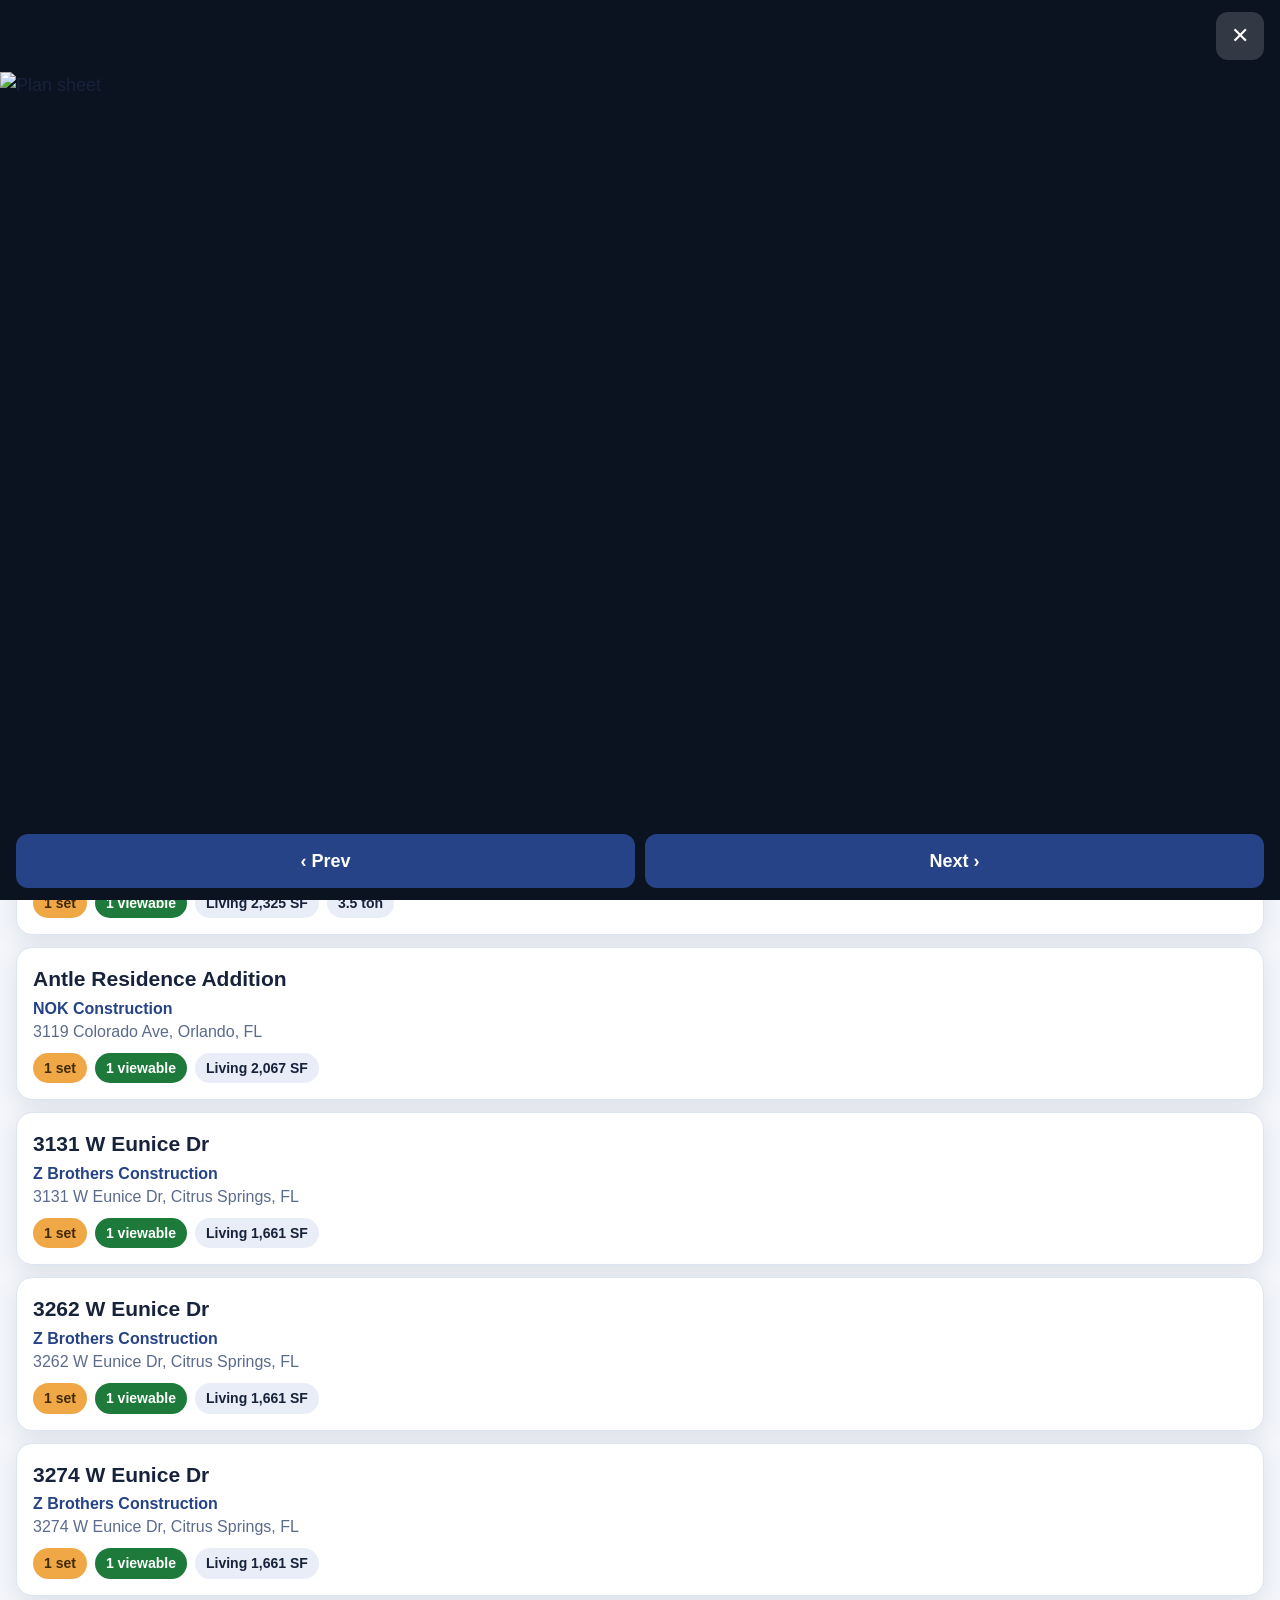
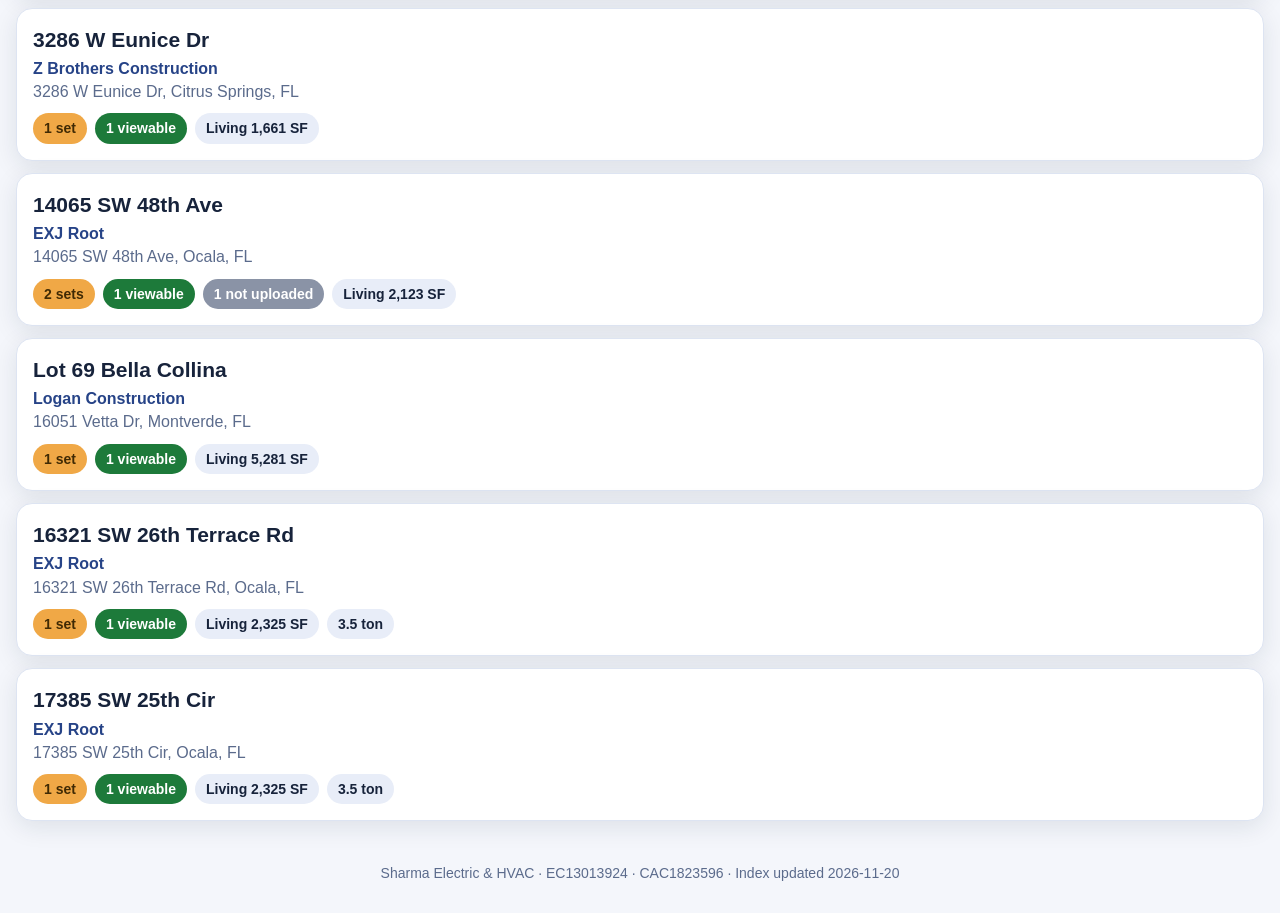
==== docs/index.html @ a285410d "Drawings & Prints app REBUILT at Sanjay's direction (2026-11-20): filed by property address (model n" ====
<!DOCTYPE html>
<html lang="en" data-theme="light">
<head>
<meta charset="utf-8">
<meta name="viewport" content="width=device-width, initial-scale=1, viewport-fit=cover">
<title>Drawings &amp; Prints — Sharma Electric &amp; HVAC</title>
<link rel="icon" href="logo.png">
<link rel="stylesheet" href="styles.css?v=20261120-1">
</head>
<body>
<header class="topbar">
  <img class="logo" src="logo.png" alt="Sharma Electric &amp; HVAC">
  <div class="titleblock">
    <h1>Drawings &amp; Prints</h1>
    <p class="sub">Every plan set &amp; Sharma drawing set, filed by job</p>
  </div>
  <div class="topactions">
    <button id="refreshBtn" class="iconbtn" aria-label="Refresh" title="Refresh">⟳</button>
    <button id="themeBtn" class="iconbtn" aria-label="Appearance" title="Appearance">◐</button>
  </div>
</header>

<nav class="tabbar" id="tabBar">
  <button class="tab" data-tab="elec">Electrical</button>
  <button class="tab" data-tab="hvac">HVAC</button>
  <button class="tab on" data-tab="master">Master Plans</button>
</nav>

<section class="stats" id="stats"></section>

<section class="controls">
  <input id="search" type="search" placeholder="Search job, address, or builder…" autocomplete="off">
  <div class="chips" id="builderChips"></div>
</section>

<main id="jobList" class="joblist"></main>
<p id="emptyMsg" class="empty" hidden>No jobs match that search.</p>

<section id="jobView" class="jobview" hidden>
  <button id="backBtn" class="backbtn">‹ All jobs</button>
  <div id="jobDetail"></div>
</section>

<div id="sheetViewer" class="viewer" hidden>
  <div class="viewerbar">
    <span id="sheetTitle"></span>
    <span id="sheetCount"></span>
    <button id="sheetClose" class="iconbtn" aria-label="Close">✕</button>
  </div>
  <img id="sheetImg" alt="Plan sheet">
  <div class="viewerNav">
    <button id="sheetPrev" class="navbtn">‹ Prev</button>
    <button id="sheetNext" class="navbtn">Next ›</button>
  </div>
</div>

<footer class="foot">Sharma Electric &amp; HVAC · EC13013924 · CAC1823596 · <span id="updatedAt"></span></footer>

<script src="app.js?v=20261120-1"></script>
</body>
</html>
---- docs/styles.css ----
:root{
  --navy:#264387; --gold:#F0A846; --ink:#17233b; --muted:#5b6b8c;
  --bg:#f4f6fb; --card:#ffffff; --line:#dde4f2; --chip:#e8edf8;
  --shadow:0 6px 24px rgba(23,35,59,.10);
}
html[data-theme="dark"]{
  --ink:#eef2fb; --muted:#9fb0d0; --bg:#0e1626;
  --card:#182540; --line:#2a3a5f; --chip:#22335c; --shadow:0 6px 24px rgba(0,0,0,.45);
}
*{box-sizing:border-box}
html{scroll-behavior:smooth}
body{margin:0;font-family:-apple-system,BlinkMacSystemFont,"Segoe UI",Roboto,Helvetica,Arial,sans-serif;
  font-size:18px;line-height:1.45;background:var(--bg);color:var(--ink);
  transition:background .3s ease,color .3s ease}
.topbar{position:sticky;top:0;z-index:20;display:flex;align-items:center;gap:14px;
  background:var(--navy);color:#fff;padding:12px 16px;box-shadow:var(--shadow)}
.logo{height:52px;width:auto;border-radius:8px;background:#fff;padding:3px}
.titleblock{flex:1;min-width:0}
.titleblock h1{margin:0;font-size:24px;font-weight:800;letter-spacing:.2px}
.titleblock .sub{margin:2px 0 0;font-size:14px;color:#cfdaf5}
.iconbtn{appearance:none;border:0;background:rgba(255,255,255,.14);color:#fff;
  width:48px;height:48px;border-radius:12px;font-size:22px;cursor:pointer;
  transition:transform .15s ease,background .2s ease}
.iconbtn:active{transform:scale(.93)}
.iconbtn.spin{animation:spin .7s ease}
@keyframes spin{to{transform:rotate(360deg)}}
.topactions{display:flex;gap:8px}
.stats{display:flex;gap:10px;padding:14px 16px 4px;flex-wrap:wrap}
.stat{flex:1;min-width:100px;background:var(--card);border:1px solid var(--line);
  border-radius:14px;padding:10px 14px;box-shadow:var(--shadow)}
.stat b{display:block;font-size:26px;color:var(--navy)}
html[data-theme="dark"] .stat b{color:var(--gold)}
.stat span{font-size:13px;color:var(--muted);font-weight:600;text-transform:uppercase;letter-spacing:.4px}
.controls{padding:12px 16px 4px}
#search{width:100%;font-size:18px;padding:14px 16px;border-radius:14px;
  border:2px solid var(--line);background:var(--card);color:var(--ink);outline:none;
  transition:border-color .2s ease}
#search:focus{border-color:var(--gold)}
.chips{display:flex;gap:8px;flex-wrap:wrap;margin-top:12px}
.chip{appearance:none;border:2px solid var(--line);background:var(--chip);color:var(--ink);
  font-size:16px;font-weight:700;padding:10px 16px;border-radius:999px;cursor:pointer;
  min-height:48px;transition:all .2s ease}
.chip.on{background:var(--navy);color:#fff;border-color:var(--navy)}
.joblist{padding:12px 16px 24px;display:grid;gap:12px}
.jobcard{background:var(--card);border:1px solid var(--line);border-radius:16px;
  padding:16px;box-shadow:var(--shadow);cursor:pointer;text-align:left;width:100%;
  font:inherit;color:inherit;transition:transform .15s ease,box-shadow .2s ease;
  animation:rise .35s ease both}
.jobcard:active{transform:scale(.985)}
@keyframes rise{from{opacity:0;transform:translateY(8px)}to{opacity:1;transform:none}}
.jobcard h2{margin:0 0 2px;font-size:21px;font-weight:800}
.jobcard .builder{color:var(--navy);font-weight:700;font-size:16px}
html[data-theme="dark"] .jobcard .builder{color:var(--gold)}
.jobcard .addr{color:var(--muted);font-size:16px}
.jobcard .meta{display:flex;gap:8px;flex-wrap:wrap;margin-top:10px;align-items:center}
.pill{font-size:14px;font-weight:700;padding:5px 11px;border-radius:999px;background:var(--chip);color:var(--ink)}
.pill.gold{background:var(--gold);color:#402a04}
.pill.ok{background:#1d7a3a;color:#fff}
.pill.miss{background:#8a93a6;color:#fff}
.empty{padding:24px 16px;color:var(--muted);font-weight:600}
.jobview{padding:8px 16px 28px;animation:rise .3s ease both}
.backbtn{appearance:none;border:0;background:var(--navy);color:#fff;font-size:17px;font-weight:700;
  padding:12px 18px;border-radius:12px;cursor:pointer;min-height:48px;margin:8px 0 14px}
.jobview h2{margin:0;font-size:25px;font-weight:800}
.jobview .builder{color:var(--navy);font-weight:700}
html[data-theme="dark"] .jobview .builder{color:var(--gold)}
.jobview .addr{color:var(--muted)}
.sfline{margin:8px 0 16px;font-weight:600}
.setrow{background:var(--card);border:1px solid var(--line);border-radius:16px;
  padding:16px;margin-bottom:12px;box-shadow:var(--shadow)}
.setrow h3{margin:0 0 4px;font-size:20px;font-weight:800}
.setrow .kind{color:var(--muted);font-size:15px;font-weight:600}
.setrow .tags{display:flex;gap:8px;flex-wrap:wrap;margin:10px 0}
.viewbtn{display:inline-flex;align-items:center;justify-content:center;gap:8px;
  background:var(--gold);color:#402a04;font-weight:800;font-size:18px;text-decoration:none;
  padding:14px 22px;border-radius:12px;min-height:52px;border:0;cursor:pointer;font-family:inherit;
  transition:transform .15s ease}
.viewbtn:active{transform:scale(.97)}
.officenote{color:var(--muted);font-weight:600;font-size:16px}
.viewer{position:fixed;inset:0;z-index:50;background:#0b1220;display:flex;flex-direction:column}
.viewerbar{display:flex;align-items:center;gap:12px;color:#fff;padding:12px 16px;font-weight:700}
.viewerbar #sheetTitle{flex:1;min-width:0;overflow:hidden;text-overflow:ellipsis;white-space:nowrap}
.viewerbar .iconbtn{background:rgba(255,255,255,.16)}
#sheetImg{flex:1;min-height:0;object-fit:contain;width:100%;background:#0b1220}
.viewerNav{display:flex;gap:10px;padding:12px 16px calc(12px + env(safe-area-inset-bottom))}
.navbtn{flex:1;appearance:none;border:0;border-radius:12px;min-height:54px;font-size:18px;
  font-weight:800;background:var(--navy);color:#fff;cursor:pointer}
.navbtn:disabled{opacity:.35}
.foot{padding:18px 16px 30px;color:var(--muted);font-size:14px;text-align:center}
.tabbar{position:sticky;top:76px;z-index:15;display:flex;gap:8px;padding:12px 16px 4px;background:var(--bg);transition:background .3s ease}
.tab{flex:1;appearance:none;border:2px solid var(--line);background:var(--card);color:var(--ink);
  font-size:18px;font-weight:800;padding:14px 6px;border-radius:14px;cursor:pointer;min-height:54px;
  transition:all .2s ease}
.tab.on{background:var(--navy);color:#fff;border-color:var(--navy)}
.modeltag{color:var(--gold);font-size:14px;text-transform:uppercase;letter-spacing:.4px}
.grouphead{margin:22px 0 10px;font-size:19px;font-weight:800;color:var(--navy);
  text-transform:uppercase;letter-spacing:.6px;border-bottom:3px solid var(--gold);padding-bottom:6px}
html[data-theme="dark"] .grouphead{color:var(--gold)}
.details{display:grid;grid-template-columns:1fr 1fr;gap:10px;margin:14px 0 6px}
.detail{background:var(--card);border:1px solid var(--line);border-radius:14px;padding:12px 14px;box-shadow:var(--shadow)}
.detail span{display:block;font-size:13px;font-weight:700;color:var(--muted);text-transform:uppercase;letter-spacing:.4px}
.detail b{font-size:20px;color:var(--ink)}
.revhist{margin-top:14px;border-top:1px dashed var(--line);padding-top:10px}
.revtitle{font-size:14px;font-weight:700;color:var(--muted);text-transform:uppercase;letter-spacing:.4px;margin-bottom:8px}
.revrow{display:flex;align-items:center;gap:10px;margin-bottom:8px}
.revlink{color:var(--navy);font-weight:800;text-decoration:none}
html[data-theme="dark"] .revlink{color:var(--gold)}
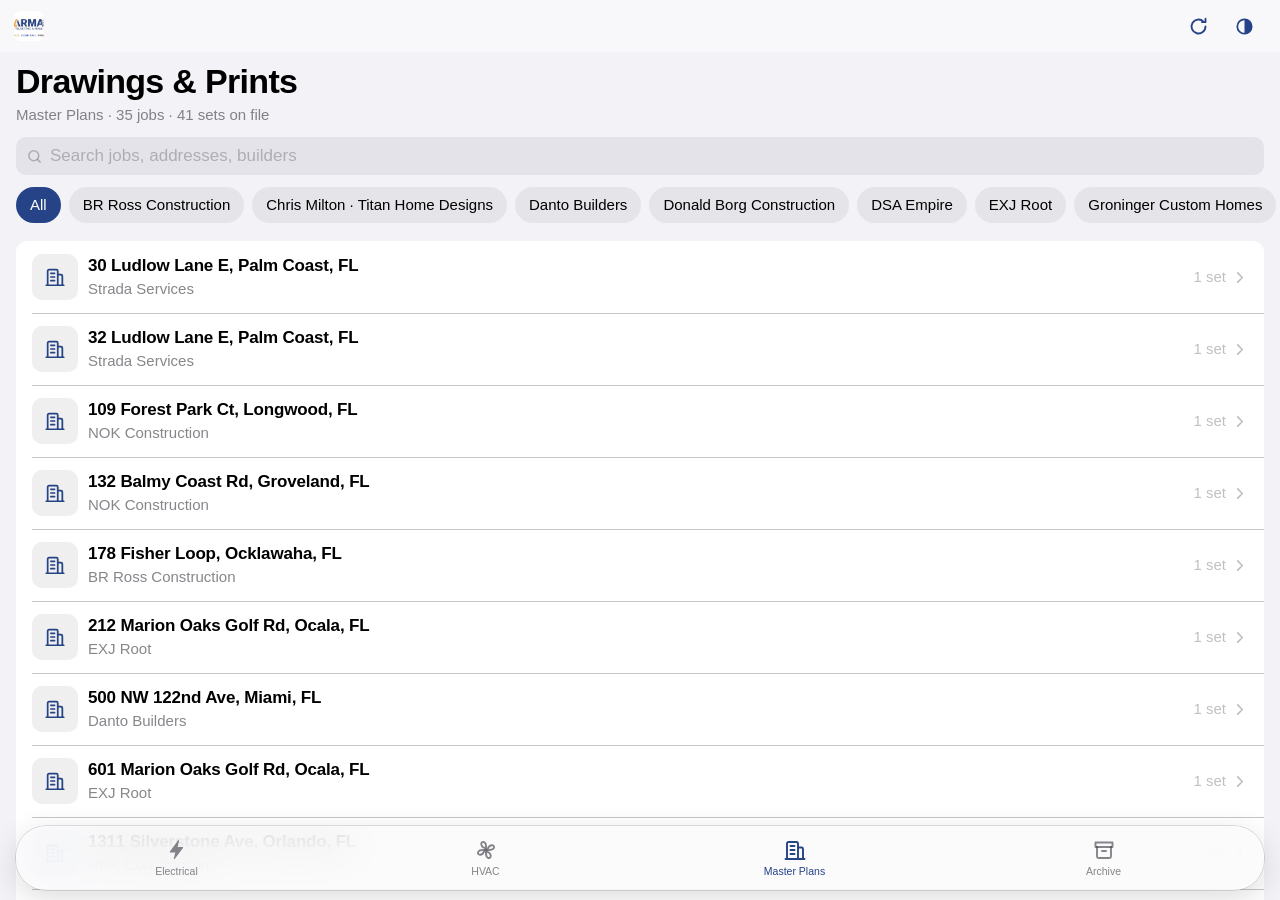
==== commit a95a7a02: "Apple-esque redo + full email sweep merge: 42 jobs, 65 sets — bottom tab bar (Electrical/HVAC/Master" ====
--- a/docs/index.html
+++ b/docs/index.html
@@ -5,57 +5,81 @@
 <meta name="viewport" content="width=device-width, initial-scale=1, viewport-fit=cover">
 <title>Drawings &amp; Prints — Sharma Electric &amp; HVAC</title>
 <link rel="icon" href="logo.png">
-<link rel="stylesheet" href="styles.css?v=20261120-1">
+<link rel="stylesheet" href="styles.css?v=20261120-2">
 </head>
 <body>
-<header class="topbar">
-  <img class="logo" src="logo.png" alt="Sharma Electric &amp; HVAC">
-  <div class="titleblock">
-    <h1>Drawings &amp; Prints</h1>
-    <p class="sub">Every plan set &amp; Sharma drawing set, filed by job</p>
-  </div>
-  <div class="topactions">
-    <button id="refreshBtn" class="iconbtn" aria-label="Refresh" title="Refresh">⟳</button>
-    <button id="themeBtn" class="iconbtn" aria-label="Appearance" title="Appearance">◐</button>
+
+<header id="bar">
+  <div class="bar-inner">
+    <button id="backBtn" class="bar-back" hidden aria-label="Back">
+      <svg viewBox="0 0 24 24" width="24" height="24" fill="none" stroke="currentColor" stroke-width="2.4" stroke-linecap="round" stroke-linejoin="round"><path d="M14.5 5.5 8 12l6.5 6.5"/></svg>
+      <span id="backLabel">Back</span>
+    </button>
+    <img id="barLogo" src="logo.png" alt="Sharma Electric &amp; HVAC">
+    <div id="barTitle">Drawings &amp; Prints</div>
+    <div class="bar-actions">
+      <button id="refreshBtn" class="icon-btn" aria-label="Refresh">
+        <svg viewBox="0 0 24 24" width="21" height="21" fill="none" stroke="currentColor" stroke-width="2.1" stroke-linecap="round" stroke-linejoin="round"><path d="M20 12a8 8 0 1 1-2.34-5.66"/><path d="M20 3v4h-4"/></svg>
+      </button>
+      <button id="themeBtn" class="icon-btn" aria-label="Appearance">
+        <svg viewBox="0 0 24 24" width="21" height="21" fill="none" stroke="currentColor" stroke-width="2"><circle cx="12" cy="12" r="8.2"/><path d="M12 3.8a8.2 8.2 0 0 1 0 16.4z" fill="currentColor" stroke="none"/></svg>
+      </button>
+    </div>
   </div>
 </header>
 
-<nav class="tabbar" id="tabBar">
-  <button class="tab" data-tab="elec">Electrical</button>
-  <button class="tab" data-tab="hvac">HVAC</button>
-  <button class="tab on" data-tab="master">Master Plans</button>
+<div id="stage">
+  <main id="listView" class="view">
+    <div class="large-head">
+      <h1 id="largeTitle">Drawings &amp; Prints</h1>
+      <p id="largeSub" class="large-sub">Loading…</p>
+    </div>
+    <div class="search-wrap">
+      <div class="search-field">
+        <svg viewBox="0 0 24 24" width="17" height="17" fill="none" stroke="currentColor" stroke-width="2.2" stroke-linecap="round"><circle cx="11" cy="11" r="7"/><path d="m20 20-3.8-3.8"/></svg>
+        <input id="search" type="search" placeholder="Search jobs, addresses, builders" autocomplete="off">
+        <button id="searchClear" class="search-clear" hidden aria-label="Clear search">✕</button>
+      </div>
+    </div>
+    <div id="chips" class="chips"></div>
+    <div id="listBody"></div>
+    <footer class="foot">Sharma Electric &amp; HVAC · EC13013924 · CAC1823596</footer>
+  </main>
+
+  <main id="detailView" class="view" hidden></main>
+</div>
+
+<div id="viewer" hidden>
+  <div class="viewer-chrome">
+    <button id="viewerClose" class="v-btn" aria-label="Close">
+      <svg viewBox="0 0 24 24" width="22" height="22" fill="none" stroke="currentColor" stroke-width="2.4" stroke-linecap="round"><path d="M6 6l12 12M18 6L6 18"/></svg>
+    </button>
+    <div id="viewerTitle" class="viewer-title"></div>
+    <a id="viewerOpen" class="v-btn v-open" href="#" target="_blank" rel="noopener">Open</a>
+  </div>
+  <div id="viewerBody"></div>
+  <div id="viewerCounter" class="viewer-counter" hidden></div>
+</div>
+
+<nav id="tabbar">
+  <button class="tab" data-tab="electrical">
+    <svg viewBox="0 0 24 24" width="24" height="24" fill="currentColor"><path d="M13.2 2.3 4.9 13.4c-.28.38.02 1 .5 1h4.9l-1.5 6.3c-.12.5.55.8.88.4l8.3-11.1c.28-.38-.02-1-.5-1h-4.9l1.5-6.3c.12-.5-.55-.8-.88-.4z"/></svg>
+    <span>Electrical</span>
+  </button>
+  <button class="tab" data-tab="hvac">
+    <svg viewBox="0 0 24 24" width="24" height="24" fill="none" stroke="currentColor" stroke-width="1.9" stroke-linecap="round"><circle cx="12" cy="12" r="1.6" fill="currentColor" stroke="none"/><path d="M12 10.4c.2-2.5-.3-5.4-1.9-6.2C8.6 3.4 7 4.6 7.3 6.4c.3 2 2.4 3.6 4.7 4zM13.6 12c2.5.2 5.4-.3 6.2-1.9.8-1.5-.4-3.1-2.2-2.8-2 .3-3.6 2.4-4 4.7zM12 13.6c-.2 2.5.3 5.4 1.9 6.2 1.5.8 3.1-.4 2.8-2.2-.3-2-2.4-3.6-4.7-4zM10.4 12c-2.5-.2-5.4.3-6.2 1.9-.8 1.5.4 3.1 2.2 2.8 2-.3 3.6-2.4 4-4.7z"/></svg>
+    <span>HVAC</span>
+  </button>
+  <button class="tab" data-tab="master">
+    <svg viewBox="0 0 24 24" width="24" height="24" fill="none" stroke="currentColor" stroke-width="1.9" stroke-linecap="round" stroke-linejoin="round"><path d="M4 21V5.5A1.5 1.5 0 0 1 5.5 4h8A1.5 1.5 0 0 1 15 5.5V21"/><path d="M15 9.5h3.5A1.5 1.5 0 0 1 20 11v10"/><path d="M2.5 21h19"/><path d="M7.5 8h4M7.5 12h4M7.5 16h4"/></svg>
+    <span>Master Plans</span>
+  </button>
+  <button class="tab" data-tab="archive">
+    <svg viewBox="0 0 24 24" width="24" height="24" fill="none" stroke="currentColor" stroke-width="1.9" stroke-linecap="round" stroke-linejoin="round"><path d="M3.5 4.5h17V9h-17z"/><path d="M5 9v9.5A1.5 1.5 0 0 0 6.5 20h11a1.5 1.5 0 0 0 1.5-1.5V9"/><path d="M10 13h4"/></svg>
+    <span>Archive</span>
+  </button>
 </nav>
 
-<section class="stats" id="stats"></section>
-
-<section class="controls">
-  <input id="search" type="search" placeholder="Search job, address, or builder…" autocomplete="off">
-  <div class="chips" id="builderChips"></div>
-</section>
-
-<main id="jobList" class="joblist"></main>
-<p id="emptyMsg" class="empty" hidden>No jobs match that search.</p>
-
-<section id="jobView" class="jobview" hidden>
-  <button id="backBtn" class="backbtn">‹ All jobs</button>
-  <div id="jobDetail"></div>
-</section>
-
-<div id="sheetViewer" class="viewer" hidden>
-  <div class="viewerbar">
-    <span id="sheetTitle"></span>
-    <span id="sheetCount"></span>
-    <button id="sheetClose" class="iconbtn" aria-label="Close">✕</button>
-  </div>
-  <img id="sheetImg" alt="Plan sheet">
-  <div class="viewerNav">
-    <button id="sheetPrev" class="navbtn">‹ Prev</button>
-    <button id="sheetNext" class="navbtn">Next ›</button>
-  </div>
-</div>
-
-<footer class="foot">Sharma Electric &amp; HVAC · EC13013924 · CAC1823596 · <span id="updatedAt"></span></footer>
-
-<script src="app.js?v=20261120-1"></script>
+<script src="app.js?v=20261120-2"></script>
 </body>
 </html>
--- a/docs/styles.css
+++ b/docs/styles.css
@@ -1,107 +1,235 @@
+/* Drawings & Prints — Apple-style design system (HIG-based spec, 2026-11-20) */
 :root{
-  --navy:#264387; --gold:#F0A846; --ink:#17233b; --muted:#5b6b8c;
-  --bg:#f4f6fb; --card:#ffffff; --line:#dde4f2; --chip:#e8edf8;
-  --shadow:0 6px 24px rgba(23,35,59,.10);
+  --bg:#F2F2F7; --card:#FFFFFF; --card-2:#F2F2F7;
+  --label:#000000; --label-2:rgba(60,60,67,.62); --label-3:rgba(60,60,67,.32);
+  --separator:rgba(60,60,67,.29); --fill:rgba(120,120,128,.12);
+  --tint:#264387; --accent:#B97A1E; --press:#D1D1D6;
+  --bar-bg:rgba(250,250,252,.78);
+  --ok:#1d7a35; --ok-bg:rgba(30,160,70,.13); --no-bg:rgba(120,120,128,.16);
+  --ease:cubic-bezier(.32,.72,0,1);
 }
 html[data-theme="dark"]{
-  --ink:#eef2fb; --muted:#9fb0d0; --bg:#0e1626;
-  --card:#182540; --line:#2a3a5f; --chip:#22335c; --shadow:0 6px 24px rgba(0,0,0,.45);
-}
-*{box-sizing:border-box}
-html{scroll-behavior:smooth}
-body{margin:0;font-family:-apple-system,BlinkMacSystemFont,"Segoe UI",Roboto,Helvetica,Arial,sans-serif;
-  font-size:18px;line-height:1.45;background:var(--bg);color:var(--ink);
-  transition:background .3s ease,color .3s ease}
-.topbar{position:sticky;top:0;z-index:20;display:flex;align-items:center;gap:14px;
-  background:var(--navy);color:#fff;padding:12px 16px;box-shadow:var(--shadow)}
-.logo{height:52px;width:auto;border-radius:8px;background:#fff;padding:3px}
-.titleblock{flex:1;min-width:0}
-.titleblock h1{margin:0;font-size:24px;font-weight:800;letter-spacing:.2px}
-.titleblock .sub{margin:2px 0 0;font-size:14px;color:#cfdaf5}
-.iconbtn{appearance:none;border:0;background:rgba(255,255,255,.14);color:#fff;
-  width:48px;height:48px;border-radius:12px;font-size:22px;cursor:pointer;
-  transition:transform .15s ease,background .2s ease}
-.iconbtn:active{transform:scale(.93)}
-.iconbtn.spin{animation:spin .7s ease}
-@keyframes spin{to{transform:rotate(360deg)}}
-.topactions{display:flex;gap:8px}
-.stats{display:flex;gap:10px;padding:14px 16px 4px;flex-wrap:wrap}
-.stat{flex:1;min-width:100px;background:var(--card);border:1px solid var(--line);
-  border-radius:14px;padding:10px 14px;box-shadow:var(--shadow)}
-.stat b{display:block;font-size:26px;color:var(--navy)}
-html[data-theme="dark"] .stat b{color:var(--gold)}
-.stat span{font-size:13px;color:var(--muted);font-weight:600;text-transform:uppercase;letter-spacing:.4px}
-.controls{padding:12px 16px 4px}
-#search{width:100%;font-size:18px;padding:14px 16px;border-radius:14px;
-  border:2px solid var(--line);background:var(--card);color:var(--ink);outline:none;
-  transition:border-color .2s ease}
-#search:focus{border-color:var(--gold)}
-.chips{display:flex;gap:8px;flex-wrap:wrap;margin-top:12px}
-.chip{appearance:none;border:2px solid var(--line);background:var(--chip);color:var(--ink);
-  font-size:16px;font-weight:700;padding:10px 16px;border-radius:999px;cursor:pointer;
-  min-height:48px;transition:all .2s ease}
-.chip.on{background:var(--navy);color:#fff;border-color:var(--navy)}
-.joblist{padding:12px 16px 24px;display:grid;gap:12px}
-.jobcard{background:var(--card);border:1px solid var(--line);border-radius:16px;
-  padding:16px;box-shadow:var(--shadow);cursor:pointer;text-align:left;width:100%;
-  font:inherit;color:inherit;transition:transform .15s ease,box-shadow .2s ease;
-  animation:rise .35s ease both}
-.jobcard:active{transform:scale(.985)}
-@keyframes rise{from{opacity:0;transform:translateY(8px)}to{opacity:1;transform:none}}
-.jobcard h2{margin:0 0 2px;font-size:21px;font-weight:800}
-.jobcard .builder{color:var(--navy);font-weight:700;font-size:16px}
-html[data-theme="dark"] .jobcard .builder{color:var(--gold)}
-.jobcard .addr{color:var(--muted);font-size:16px}
-.jobcard .meta{display:flex;gap:8px;flex-wrap:wrap;margin-top:10px;align-items:center}
-.pill{font-size:14px;font-weight:700;padding:5px 11px;border-radius:999px;background:var(--chip);color:var(--ink)}
-.pill.gold{background:var(--gold);color:#402a04}
-.pill.ok{background:#1d7a3a;color:#fff}
-.pill.miss{background:#8a93a6;color:#fff}
-.empty{padding:24px 16px;color:var(--muted);font-weight:600}
-.jobview{padding:8px 16px 28px;animation:rise .3s ease both}
-.backbtn{appearance:none;border:0;background:var(--navy);color:#fff;font-size:17px;font-weight:700;
-  padding:12px 18px;border-radius:12px;cursor:pointer;min-height:48px;margin:8px 0 14px}
-.jobview h2{margin:0;font-size:25px;font-weight:800}
-.jobview .builder{color:var(--navy);font-weight:700}
-html[data-theme="dark"] .jobview .builder{color:var(--gold)}
-.jobview .addr{color:var(--muted)}
-.sfline{margin:8px 0 16px;font-weight:600}
-.setrow{background:var(--card);border:1px solid var(--line);border-radius:16px;
-  padding:16px;margin-bottom:12px;box-shadow:var(--shadow)}
-.setrow h3{margin:0 0 4px;font-size:20px;font-weight:800}
-.setrow .kind{color:var(--muted);font-size:15px;font-weight:600}
-.setrow .tags{display:flex;gap:8px;flex-wrap:wrap;margin:10px 0}
-.viewbtn{display:inline-flex;align-items:center;justify-content:center;gap:8px;
-  background:var(--gold);color:#402a04;font-weight:800;font-size:18px;text-decoration:none;
-  padding:14px 22px;border-radius:12px;min-height:52px;border:0;cursor:pointer;font-family:inherit;
-  transition:transform .15s ease}
-.viewbtn:active{transform:scale(.97)}
-.officenote{color:var(--muted);font-weight:600;font-size:16px}
-.viewer{position:fixed;inset:0;z-index:50;background:#0b1220;display:flex;flex-direction:column}
-.viewerbar{display:flex;align-items:center;gap:12px;color:#fff;padding:12px 16px;font-weight:700}
-.viewerbar #sheetTitle{flex:1;min-width:0;overflow:hidden;text-overflow:ellipsis;white-space:nowrap}
-.viewerbar .iconbtn{background:rgba(255,255,255,.16)}
-#sheetImg{flex:1;min-height:0;object-fit:contain;width:100%;background:#0b1220}
-.viewerNav{display:flex;gap:10px;padding:12px 16px calc(12px + env(safe-area-inset-bottom))}
-.navbtn{flex:1;appearance:none;border:0;border-radius:12px;min-height:54px;font-size:18px;
-  font-weight:800;background:var(--navy);color:#fff;cursor:pointer}
-.navbtn:disabled{opacity:.35}
-.foot{padding:18px 16px 30px;color:var(--muted);font-size:14px;text-align:center}
-.tabbar{position:sticky;top:76px;z-index:15;display:flex;gap:8px;padding:12px 16px 4px;background:var(--bg);transition:background .3s ease}
-.tab{flex:1;appearance:none;border:2px solid var(--line);background:var(--card);color:var(--ink);
-  font-size:18px;font-weight:800;padding:14px 6px;border-radius:14px;cursor:pointer;min-height:54px;
-  transition:all .2s ease}
-.tab.on{background:var(--navy);color:#fff;border-color:var(--navy)}
-.modeltag{color:var(--gold);font-size:14px;text-transform:uppercase;letter-spacing:.4px}
-.grouphead{margin:22px 0 10px;font-size:19px;font-weight:800;color:var(--navy);
-  text-transform:uppercase;letter-spacing:.6px;border-bottom:3px solid var(--gold);padding-bottom:6px}
-html[data-theme="dark"] .grouphead{color:var(--gold)}
-.details{display:grid;grid-template-columns:1fr 1fr;gap:10px;margin:14px 0 6px}
-.detail{background:var(--card);border:1px solid var(--line);border-radius:14px;padding:12px 14px;box-shadow:var(--shadow)}
-.detail span{display:block;font-size:13px;font-weight:700;color:var(--muted);text-transform:uppercase;letter-spacing:.4px}
-.detail b{font-size:20px;color:var(--ink)}
-.revhist{margin-top:14px;border-top:1px dashed var(--line);padding-top:10px}
-.revtitle{font-size:14px;font-weight:700;color:var(--muted);text-transform:uppercase;letter-spacing:.4px;margin-bottom:8px}
-.revrow{display:flex;align-items:center;gap:10px;margin-bottom:8px}
-.revlink{color:var(--navy);font-weight:800;text-decoration:none}
-html[data-theme="dark"] .revlink{color:var(--gold)}
+  --bg:#000000; --card:#1C1C1E; --card-2:#2C2C2E;
+  --label:#FFFFFF; --label-2:rgba(235,235,245,.62); --label-3:rgba(235,235,245,.32);
+  --separator:rgba(84,84,88,.65); --fill:rgba(120,120,128,.24);
+  --tint:#7EA0E8; --accent:#F0A846; --press:#3A3A3C;
+  --bar-bg:rgba(22,22,24,.72);
+  --ok:#4cc96f; --ok-bg:rgba(60,200,110,.16); --no-bg:rgba(120,120,128,.28);
+}
+*{box-sizing:border-box; -webkit-tap-highlight-color:transparent}
+html,body{margin:0;padding:0}
+body{
+  font-family:-apple-system,BlinkMacSystemFont,"SF Pro Text","SF Pro Display","Segoe UI",Roboto,Helvetica,Arial,sans-serif;
+  background:var(--bg); color:var(--label); font-size:17px; line-height:1.35;
+  -webkit-font-smoothing:antialiased;
+}
+button{font:inherit;color:inherit;background:none;border:0;cursor:pointer}
+a{color:var(--tint);text-decoration:none}
+
+/* ---------- Top material bar ---------- */
+#bar{
+  position:fixed; top:0; left:0; right:0; z-index:6;
+  padding-top:env(safe-area-inset-top);
+  background:var(--bar-bg);
+  -webkit-backdrop-filter:saturate(180%) blur(20px); backdrop-filter:saturate(180%) blur(20px);
+}
+#bar.scrolled{ box-shadow:0 .5px 0 var(--separator) }
+.bar-inner{ height:52px; display:flex; align-items:center; gap:10px; padding:0 14px; position:relative }
+#barLogo{ width:30px; height:30px; border-radius:7px; object-fit:cover }
+#barTitle{
+  position:absolute; left:50%; transform:translateX(-50%);
+  font-size:17px; font-weight:600; letter-spacing:-.01em; white-space:nowrap;
+  opacity:0; transition:opacity .25s var(--ease); pointer-events:none; max-width:52vw; overflow:hidden; text-overflow:ellipsis;
+}
+#bar.show-title #barTitle{ opacity:1 }
+#bar.show-title #barLogo{ opacity:0 }
+#barLogo{ transition:opacity .25s var(--ease) }
+.bar-back{
+  display:flex; align-items:center; gap:1px; color:var(--tint);
+  font-size:17px; min-height:44px; padding:0 6px 0 0; margin-left:-6px;
+}
+.bar-back[hidden]{ display:none }
+.bar-actions{ margin-left:auto; display:flex; gap:2px }
+.icon-btn{
+  width:44px; height:44px; display:flex; align-items:center; justify-content:center;
+  color:var(--tint); border-radius:50%;
+}
+.icon-btn:active{ opacity:.5 }
+.icon-btn.spin svg{ animation:spin .7s var(--ease) }
+@keyframes spin{ to{ transform:rotate(360deg) } }
+
+/* ---------- Views / push navigation ---------- */
+#stage{ position:fixed; inset:0 }
+.view{
+  position:absolute; inset:0; overflow-y:auto; -webkit-overflow-scrolling:touch;
+  padding:calc(52px + env(safe-area-inset-top)) 0 118px;
+  background:var(--bg);
+}
+#listView{ z-index:1 }
+#detailView{ z-index:2; transform:translateX(102%); transition:transform .35s var(--ease); box-shadow:-12px 0 32px rgba(0,0,0,.10) }
+#detailView.open{ transform:translateX(0) }
+#detailView[hidden]{ display:none }
+
+/* ---------- Large title + search ---------- */
+.large-head{ padding:10px 16px 2px }
+.large-head h1{ margin:0; font-size:34px; line-height:1.12; font-weight:700; letter-spacing:-.02em }
+.large-sub{ margin:5px 0 0; font-size:15px; color:var(--label-2) }
+.search-wrap{ padding:10px 16px 2px; position:sticky; top:calc(52px + env(safe-area-inset-top)); z-index:3 }
+.search-field{
+  display:flex; align-items:center; gap:7px; background:var(--fill); color:var(--label-3);
+  border-radius:10px; padding:0 10px; height:38px;
+}
+.search-field input{
+  flex:1; border:0; outline:0; background:transparent; color:var(--label);
+  font-size:17px; min-width:0; padding:0;
+}
+.search-field input::placeholder{ color:var(--label-3) }
+.search-clear{ color:var(--label-2); font-size:13px; width:28px; height:28px }
+.search-clear[hidden]{ display:none }
+.chips{ display:flex; gap:8px; overflow-x:auto; padding:10px 16px 4px; scrollbar-width:none }
+.chips::-webkit-scrollbar{ display:none }
+.chip{
+  flex:0 0 auto; font-size:15px; font-weight:500; padding:7px 14px; min-height:36px;
+  border-radius:999px; background:var(--fill); color:var(--label);
+  transition:background .15s, color .15s;
+}
+.chip.on{ background:var(--tint); color:#fff }
+html[data-theme="dark"] .chip.on{ color:#0b1526 }
+
+/* ---------- Inset grouped lists ---------- */
+.group-label{
+  font-size:13px; font-weight:600; text-transform:uppercase; letter-spacing:.04em;
+  color:var(--label-2); margin:22px 32px 7px;
+}
+.group{ background:var(--card); border-radius:12px; margin:0 16px; overflow:hidden }
+.row{
+  display:flex; align-items:center; gap:10px; width:100%; text-align:left;
+  padding:13px 16px; min-height:56px; position:relative; background:var(--card);
+}
+.row + .row::before, .set + .set::before, .part + .part::before{
+  content:""; position:absolute; top:0; left:16px; right:0; height:.5px; background:var(--separator);
+}
+.row.pressing, .set.pressing{ background:var(--press) }
+.row-main{ flex:1; min-width:0 }
+.row-thumb{
+  flex:0 0 auto; width:46px; height:46px; border-radius:10px;
+  background:var(--fill); color:var(--tint);
+  display:flex; align-items:center; justify-content:center;
+}
+.row-title{ font-size:17px; font-weight:600; letter-spacing:-.01em; white-space:nowrap; overflow:hidden; text-overflow:ellipsis }
+.row-sub{ font-size:15px; color:var(--label-2); margin-top:1px; white-space:nowrap; overflow:hidden; text-overflow:ellipsis }
+.row-side{ display:flex; align-items:center; gap:5px; color:var(--label-3); font-size:15px; flex:0 0 auto }
+.chev{ color:var(--label-3); display:flex }
+.empty{
+  margin:26px 16px; padding:28px 18px; text-align:center; color:var(--label-2);
+  background:var(--card); border-radius:12px; font-size:16px;
+}
+.foot{ text-align:center; color:var(--label-3); font-size:12.5px; padding:30px 16px 6px }
+
+/* ---------- Detail ---------- */
+.detail-head{ padding:12px 16px 0 }
+.detail-head h2{ margin:0; font-size:28px; line-height:1.15; font-weight:700; letter-spacing:-.02em }
+.detail-sub{ font-size:16px; color:var(--label-2); margin-top:4px }
+.model-tag{
+  display:inline-block; margin-top:8px; font-size:13px; font-weight:600; color:var(--accent);
+  background:var(--fill); border-radius:999px; padding:4px 10px;
+}
+.kv{ display:flex; justify-content:space-between; align-items:baseline; gap:14px; padding:12px 16px; position:relative }
+.kv + .kv::before{ content:""; position:absolute; top:0; left:16px; right:0; height:.5px; background:var(--separator) }
+.kv .k{ font-size:16px; color:var(--label-2) }
+.kv .v{ font-size:17px; font-weight:600; text-align:right }
+.kv .v.nofile{ color:var(--label-3); font-weight:400 }
+
+.set{ position:relative; padding:14px 16px 13px; background:var(--card) }
+.set-head{ display:flex; align-items:flex-start; gap:10px }
+.set-main{ flex:1; min-width:0 }
+.set-name{ font-size:17px; font-weight:600; letter-spacing:-.01em }
+.set-meta{ display:flex; flex-wrap:wrap; gap:6px; margin-top:7px; align-items:center }
+.pill{ font-size:12.5px; font-weight:600; border-radius:999px; padding:3px 9px; background:var(--fill); color:var(--label-2) }
+.pill.rev{ background:var(--accent); color:#fff }
+html[data-theme="dark"] .pill.rev{ color:#231600 }
+.pill.ok{ background:var(--ok-bg); color:var(--ok) }
+.pill.no{ background:var(--no-bg); color:var(--label-2) }
+.pill.disc{ background:transparent; box-shadow:inset 0 0 0 1px var(--separator); color:var(--label) }
+.set-note{ font-size:14.5px; color:var(--label-2); margin-top:8px }
+.view-btn{
+  flex:0 0 auto; background:var(--tint); color:#fff; font-size:15.5px; font-weight:600;
+  border-radius:10px; padding:10px 15px; min-height:44px; display:flex; align-items:center;
+}
+html[data-theme="dark"] .view-btn{ color:#0b1526 }
+.view-btn:active{ opacity:.55 }
+
+.parts{ margin-top:6px }
+.part{ position:relative; display:flex; align-items:center; gap:10px; padding:11px 0 11px 14px }
+.part-main{ flex:1; min-width:0 }
+.part-name{ font-size:16px; font-weight:600 }
+.part-sub{ font-size:13.5px; color:var(--label-2); margin-top:1px; white-space:nowrap; overflow:hidden; text-overflow:ellipsis }
+.part-btn{
+  flex:0 0 auto; color:var(--tint); font-size:15.5px; font-weight:600;
+  min-height:44px; padding:8px 4px 8px 12px; display:flex; align-items:center;
+}
+.part-btn:active{ opacity:.5 }
+
+.history{ margin-top:10px; background:var(--card-2); border-radius:10px; padding:10px 12px }
+.history .h-title{ font-size:12.5px; font-weight:600; text-transform:uppercase; letter-spacing:.04em; color:var(--label-2); margin-bottom:6px }
+.history .h-row{ display:flex; align-items:center; gap:8px; padding:6px 0; font-size:15px }
+.history .h-row .grow{ flex:1; min-width:0; white-space:nowrap; overflow:hidden; text-overflow:ellipsis }
+.history .h-open{ color:var(--tint); font-weight:600; font-size:15px; padding:6px 2px }
+.archived-note{ font-size:13px; color:var(--label-3); margin-top:6px }
+
+/* ---------- Tab bar (floating capsule) ---------- */
+#tabbar{
+  position:fixed; left:16px; right:16px; z-index:5;
+  bottom:calc(10px + env(safe-area-inset-bottom));
+  display:flex; padding:6px; border-radius:30px;
+  background:var(--bar-bg);
+  -webkit-backdrop-filter:saturate(180%) blur(20px); backdrop-filter:saturate(180%) blur(20px);
+  box-shadow:0 8px 30px rgba(0,0,0,.14), 0 0 0 .5px var(--separator);
+}
+.tab{
+  flex:1; display:flex; flex-direction:column; align-items:center; gap:2px;
+  padding:6px 2px 4px; border-radius:22px; color:var(--label-2); min-height:52px;
+  transition:color .15s;
+}
+.tab span{ font-size:10.5px; font-weight:500 }
+.tab.on{ color:var(--tint) }
+.tab:active{ opacity:.6 }
+
+/* ---------- Viewer ---------- */
+#viewer{ position:fixed; inset:0; z-index:10; background:#000 }
+#viewer[hidden]{ display:none }
+#viewerBody{ position:absolute; inset:0 }
+#viewerBody iframe{ width:100%; height:100%; border:0; background:#fff }
+.viewer-chrome{
+  position:absolute; top:0; left:0; right:0; z-index:3;
+  padding:calc(8px + env(safe-area-inset-top)) 10px 10px;
+  display:flex; align-items:center; gap:10px;
+  background:rgba(15,15,15,.45);
+  -webkit-backdrop-filter:blur(20px) saturate(160%); backdrop-filter:blur(20px) saturate(160%);
+  transition:opacity .25s;
+}
+#viewer.chrome-off .viewer-chrome, #viewer.chrome-off .viewer-counter{ opacity:0; pointer-events:none }
+.viewer-title{ flex:1; text-align:center; color:#fff; font-size:16px; font-weight:600; white-space:nowrap; overflow:hidden; text-overflow:ellipsis }
+.v-btn{
+  min-width:44px; height:44px; display:flex; align-items:center; justify-content:center;
+  color:#fff; font-size:16px; font-weight:600; border-radius:50%; padding:0 8px;
+}
+.v-btn:active{ opacity:.5 }
+.pager{ display:flex; overflow-x:auto; scroll-snap-type:x mandatory; height:100%; scrollbar-width:none }
+.pager::-webkit-scrollbar{ display:none }
+.pager .page{ flex:0 0 100%; scroll-snap-align:center; display:flex; align-items:center; justify-content:center; height:100% }
+.pager img{ max-width:100%; max-height:100%; object-fit:contain }
+.viewer-counter{
+  position:absolute; left:50%; transform:translateX(-50%); z-index:3;
+  bottom:calc(18px + env(safe-area-inset-bottom));
+  background:rgba(30,30,30,.55); color:#fff; font-size:12.5px; font-weight:500;
+  border-radius:999px; padding:6px 13px;
+  -webkit-backdrop-filter:blur(12px); backdrop-filter:blur(12px);
+  transition:opacity .25s;
+}
+.viewer-counter[hidden]{ display:none }
+
+@media (prefers-reduced-motion: reduce){
+  #detailView{ transition:transform .15s linear }
+  *{ animation-duration:.01s !important }
+}
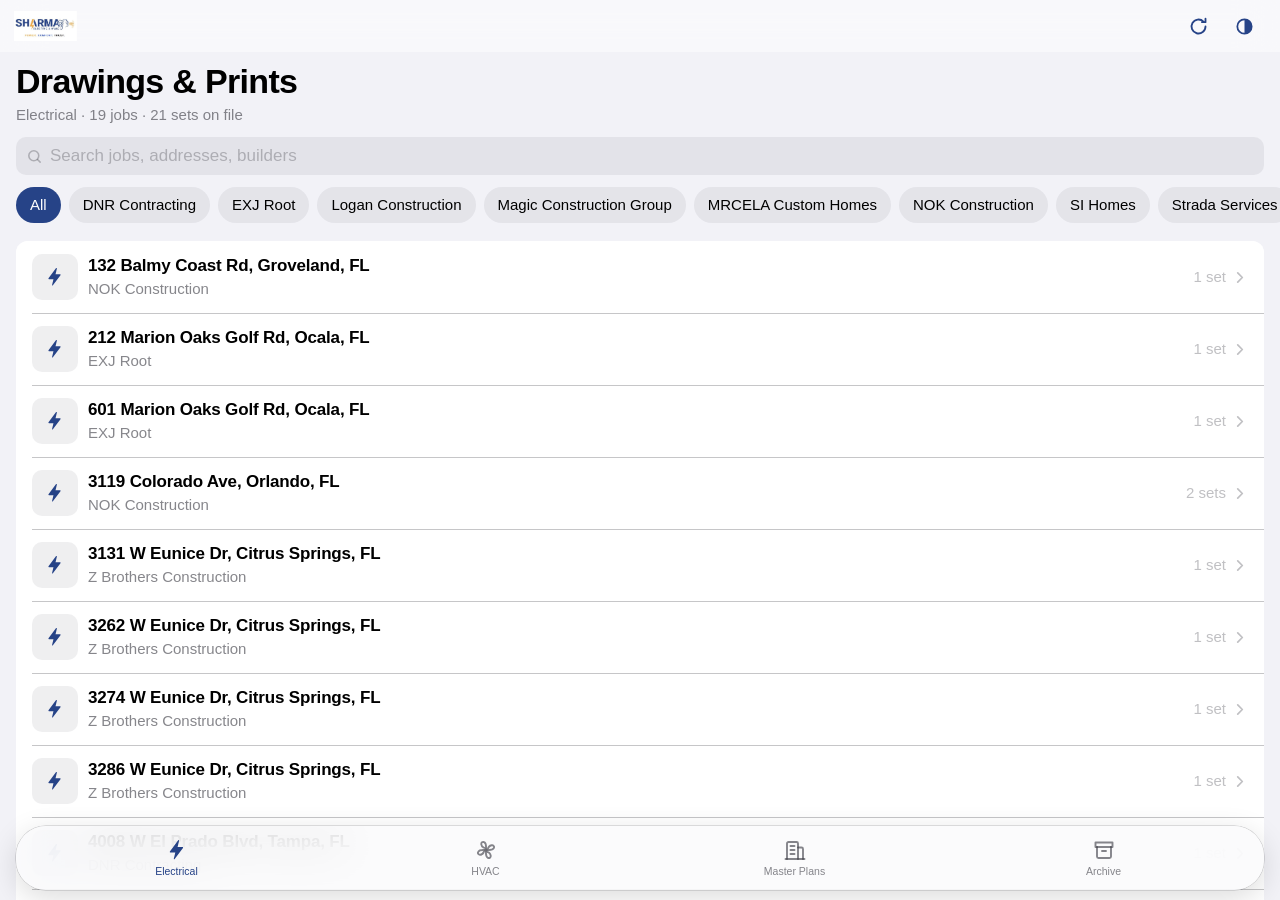
==== commit 1680b62f: "Screenshot-check fixes: full Sharma logo (was cropped to 'ARMA'), detail nav title no longer overlap" ====
--- a/docs/index.html
+++ b/docs/index.html
@@ -5,7 +5,7 @@
 <meta name="viewport" content="width=device-width, initial-scale=1, viewport-fit=cover">
 <title>Drawings &amp; Prints — Sharma Electric &amp; HVAC</title>
 <link rel="icon" href="logo.png">
-<link rel="stylesheet" href="styles.css?v=20261120-2">
+<link rel="stylesheet" href="styles.css?v=20261120-3">
 </head>
 <body>
 
@@ -80,6 +80,6 @@
   </button>
 </nav>
 
-<script src="app.js?v=20261120-2"></script>
+<script src="app.js?v=20261120-3"></script>
 </body>
 </html>
--- a/docs/styles.css
+++ b/docs/styles.css
@@ -35,7 +35,7 @@
 }
 #bar.scrolled{ box-shadow:0 .5px 0 var(--separator) }
 .bar-inner{ height:52px; display:flex; align-items:center; gap:10px; padding:0 14px; position:relative }
-#barLogo{ width:30px; height:30px; border-radius:7px; object-fit:cover }
+#barLogo{ height:30px; width:auto; max-width:120px; object-fit:contain }
 #barTitle{
   position:absolute; left:50%; transform:translateX(-50%);
   font-size:17px; font-weight:600; letter-spacing:-.01em; white-space:nowrap;
@@ -49,6 +49,8 @@
   font-size:17px; min-height:44px; padding:0 6px 0 0; margin-left:-6px;
 }
 .bar-back[hidden]{ display:none }
+.bar-back span{ max-width:76px; overflow:hidden; text-overflow:ellipsis; white-space:nowrap }
+#bar:has(#backBtn:not([hidden])) #barTitle{ left:55%; max-width:42vw }
 .bar-actions{ margin-left:auto; display:flex; gap:2px }
 .icon-btn{
   width:44px; height:44px; display:flex; align-items:center; justify-content:center;
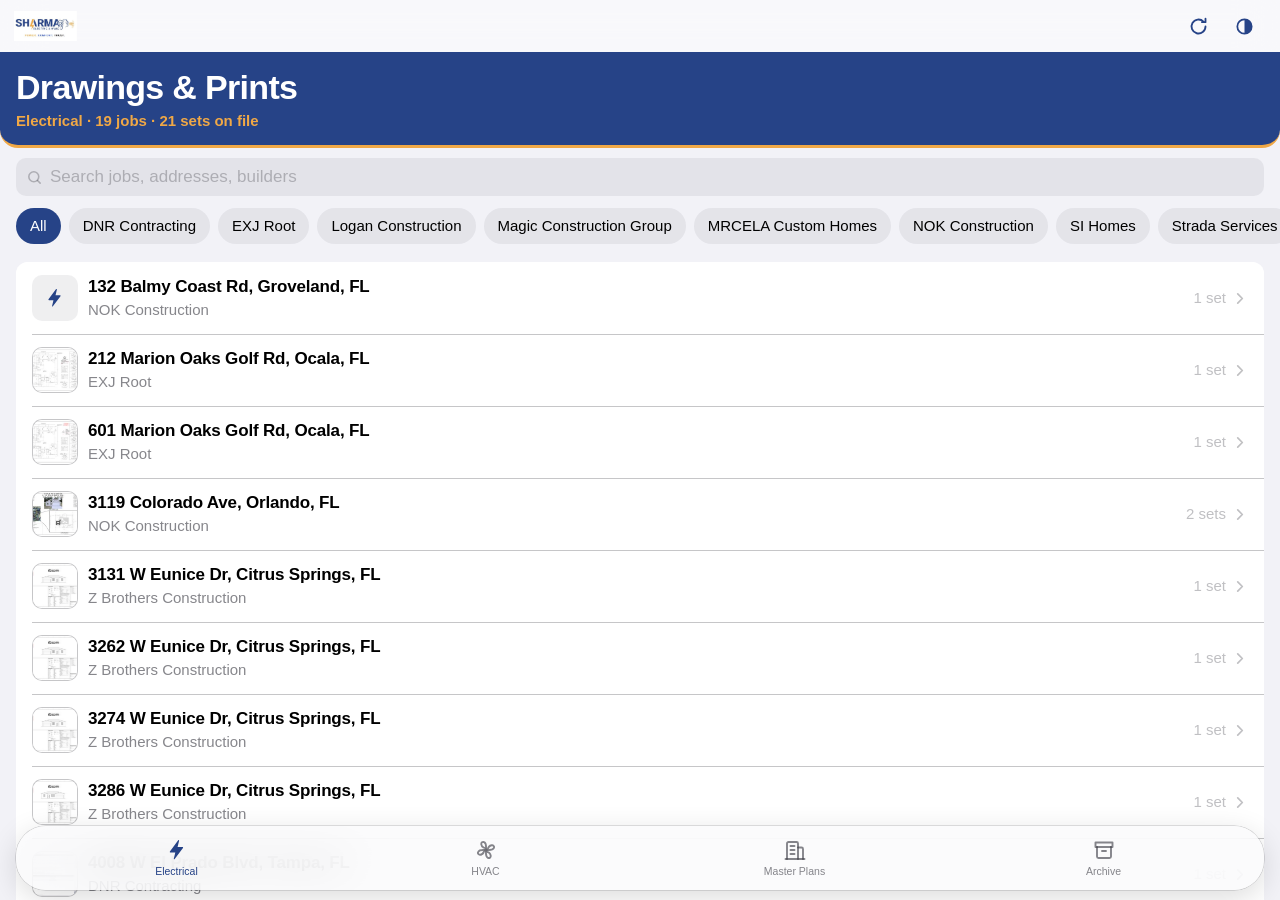
==== commit e16b2e0a: "Design pass 2: Sharma navy brand band with gold stripe and counts, real drawing thumbnails on job ro" ====
--- a/docs/index.html
+++ b/docs/index.html
@@ -5,7 +5,7 @@
 <meta name="viewport" content="width=device-width, initial-scale=1, viewport-fit=cover">
 <title>Drawings &amp; Prints — Sharma Electric &amp; HVAC</title>
 <link rel="icon" href="logo.png">
-<link rel="stylesheet" href="styles.css?v=20261120-3">
+<link rel="stylesheet" href="styles.css?v=20261120-4">
 </head>
 <body>
 
@@ -80,6 +80,6 @@
   </button>
 </nav>
 
-<script src="app.js?v=20261120-3"></script>
+<script src="app.js?v=20261120-4"></script>
 </body>
 </html>
--- a/docs/styles.css
+++ b/docs/styles.css
@@ -4,6 +4,7 @@
   --label:#000000; --label-2:rgba(60,60,67,.62); --label-3:rgba(60,60,67,.32);
   --separator:rgba(60,60,67,.29); --fill:rgba(120,120,128,.12);
   --tint:#264387; --accent:#B97A1E; --press:#D1D1D6;
+  --navy:#264387; --gold:#F0A846;
   --bar-bg:rgba(250,250,252,.78);
   --ok:#1d7a35; --ok-bg:rgba(30,160,70,.13); --no-bg:rgba(120,120,128,.16);
   --ease:cubic-bezier(.32,.72,0,1);
@@ -73,9 +74,12 @@
 #detailView[hidden]{ display:none }
 
 /* ---------- Large title + search ---------- */
-.large-head{ padding:10px 16px 2px }
-.large-head h1{ margin:0; font-size:34px; line-height:1.12; font-weight:700; letter-spacing:-.02em }
-.large-sub{ margin:5px 0 0; font-size:15px; color:var(--label-2) }
+.large-head{
+  padding:16px 16px 14px; background:var(--navy);
+  border-bottom:3px solid var(--gold); border-radius:0 0 18px 18px;
+}
+.large-head h1{ margin:0; font-size:34px; line-height:1.12; font-weight:700; letter-spacing:-.02em; color:#FFFFFF }
+.large-sub{ margin:5px 0 0; font-size:15px; color:var(--gold); font-weight:600 }
 .search-wrap{ padding:10px 16px 2px; position:sticky; top:calc(52px + env(safe-area-inset-top)); z-index:3 }
 .search-field{
   display:flex; align-items:center; gap:7px; background:var(--fill); color:var(--label-3);
@@ -118,6 +122,8 @@
   background:var(--fill); color:var(--tint);
   display:flex; align-items:center; justify-content:center;
 }
+.row-thumb.has-img{ background:#FFFFFF; border:.5px solid var(--separator); overflow:hidden }
+.row-thumb.has-img img{ width:100%; height:100%; object-fit:cover; display:block }
 .row-title{ font-size:17px; font-weight:600; letter-spacing:-.01em; white-space:nowrap; overflow:hidden; text-overflow:ellipsis }
 .row-sub{ font-size:15px; color:var(--label-2); margin-top:1px; white-space:nowrap; overflow:hidden; text-overflow:ellipsis }
 .row-side{ display:flex; align-items:center; gap:5px; color:var(--label-3); font-size:15px; flex:0 0 auto }
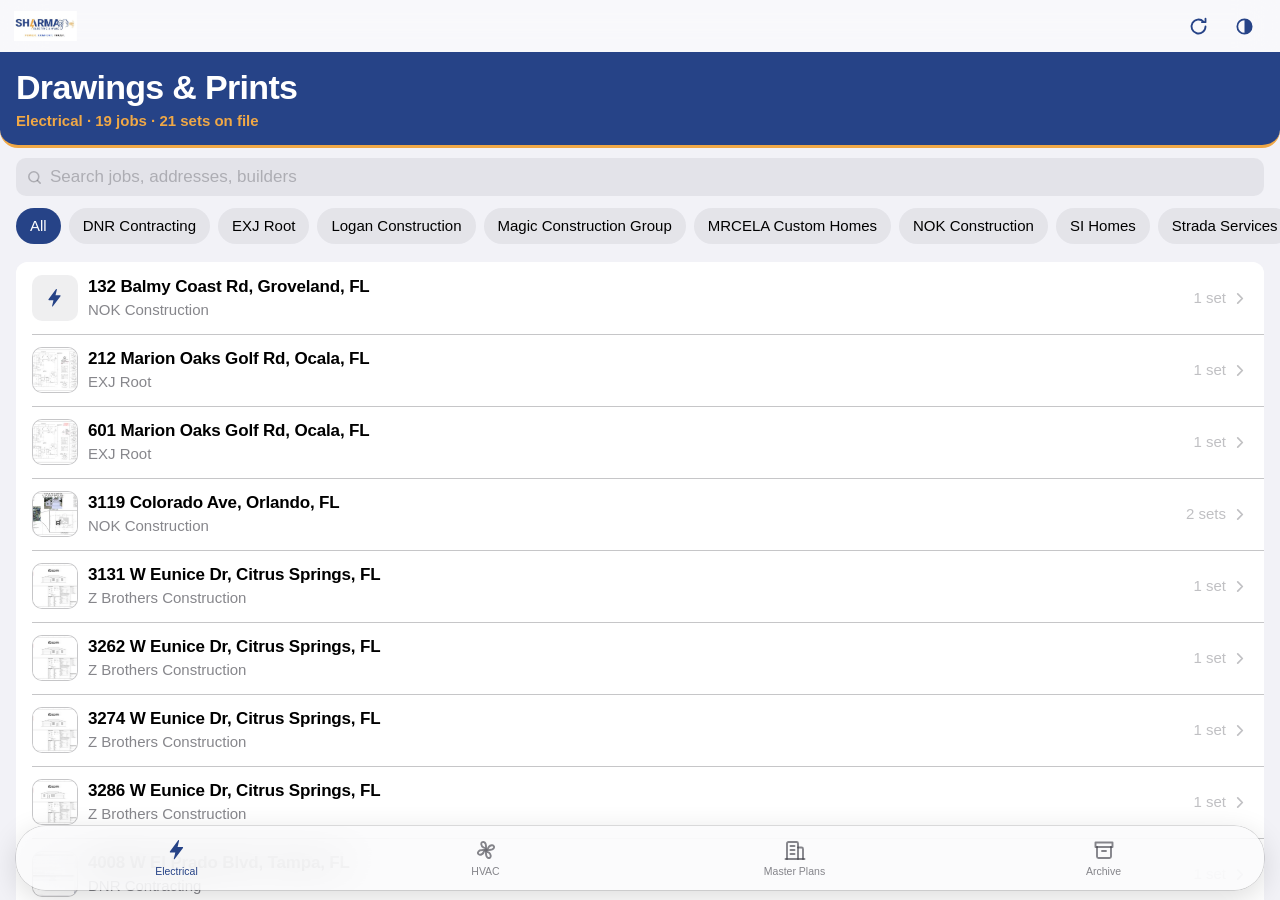
==== commit d62fb104: "SHARMA360 logo in the footer (Sanjay 2026-11-25: all apps carry the SHARMA360 logo)" ====
--- a/docs/index.html
+++ b/docs/index.html
@@ -43,7 +43,7 @@
     </div>
     <div id="chips" class="chips"></div>
     <div id="listBody"></div>
-    <footer class="foot">Sharma Electric &amp; HVAC · EC13013924 · CAC1823596</footer>
+    <footer class="foot">Sharma Electric &amp; HVAC · EC13013924 · CAC1823596<br><img src="sharma360-logo.png" alt="SHARMA360" style="height:20px;width:auto;margin-top:6px"></footer>
   </main>
 
   <main id="detailView" class="view" hidden></main>
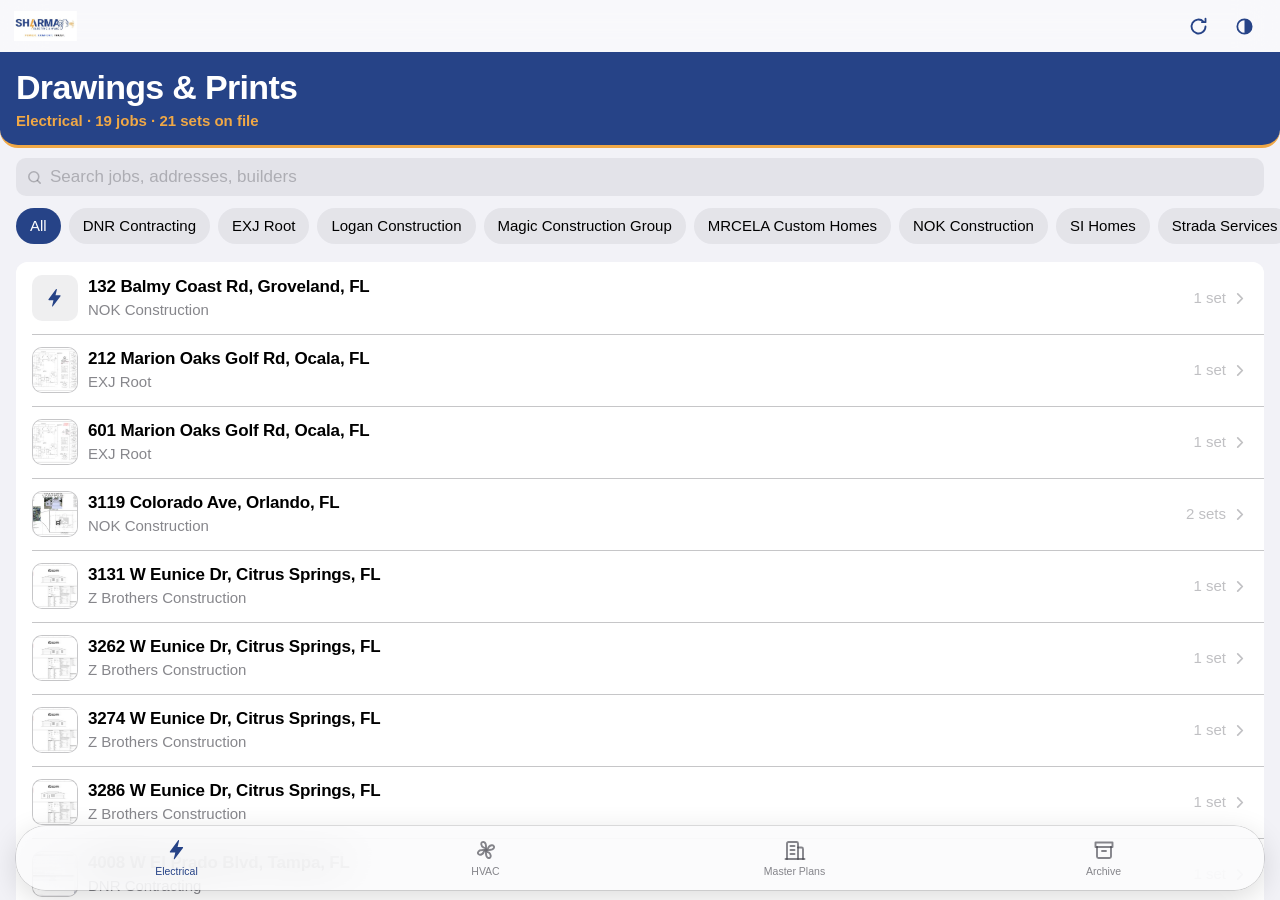
==== commit 6ef6440f: "AMENDED: reversed SHARMA360 logo (white+gold) on navy plaque replaces color logo in footer (Sanjay 2" ====
--- a/docs/index.html
+++ b/docs/index.html
@@ -43,7 +43,7 @@
     </div>
     <div id="chips" class="chips"></div>
     <div id="listBody"></div>
-    <footer class="foot">Sharma Electric &amp; HVAC · EC13013924 · CAC1823596<br><img src="sharma360-logo.png" alt="SHARMA360" style="height:20px;width:auto;margin-top:6px"></footer>
+    <footer class="foot">Sharma Electric &amp; HVAC · EC13013924 · CAC1823596<br><span style="display:inline-block;background:#264387;border-radius:8px;padding:6px 12px;margin-top:6px"><img src="sharma360-logo-reversed.png" alt="SHARMA360" style="height:20px;width:auto;display:block"></span></footer>
   </main>
 
   <main id="detailView" class="view" hidden></main>
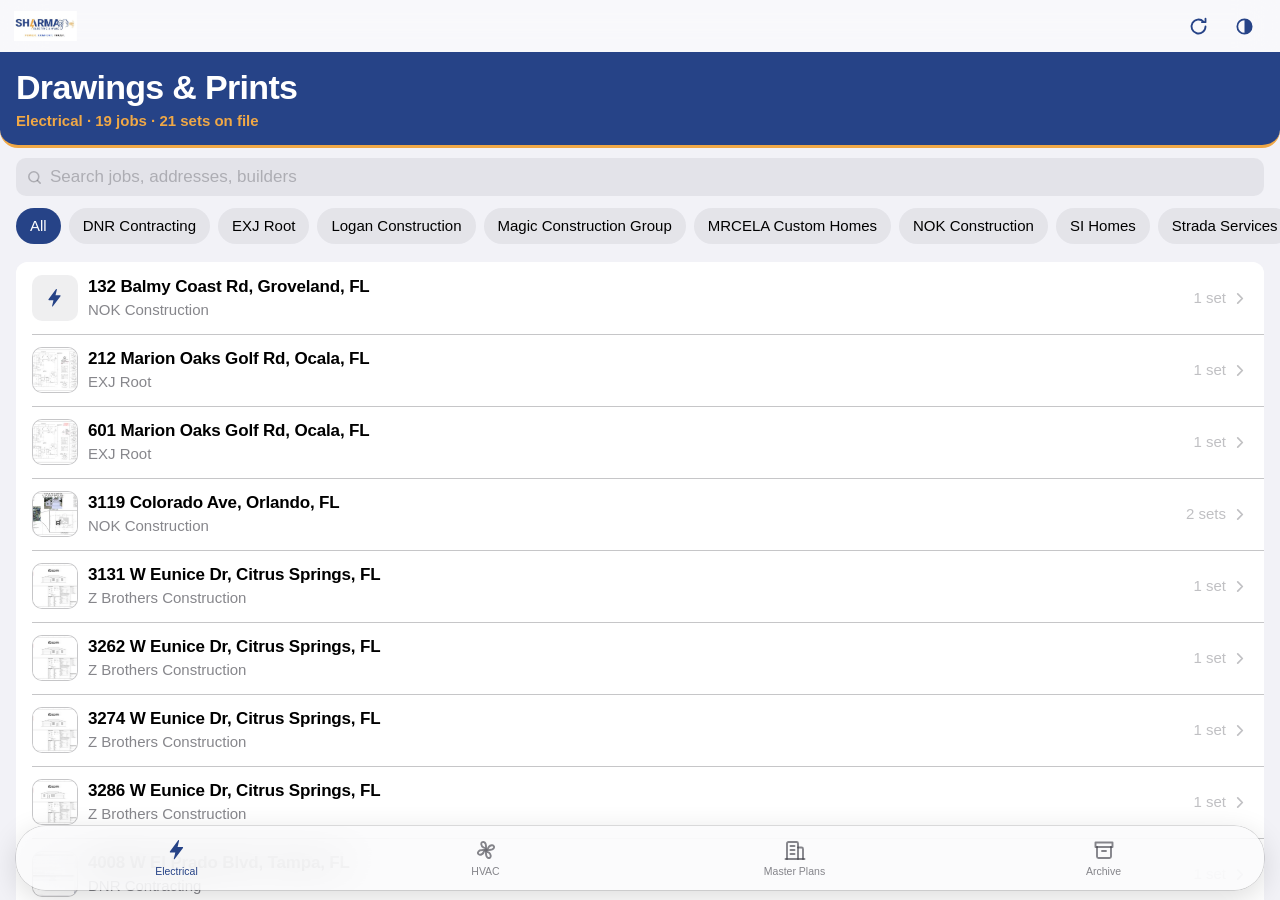
==== commit 9371ef7b: "Powered by SHARMA360 line in footer: words + reversed mark on navy plaque (Sanjay audit 2026-11-26)" ====
--- a/docs/index.html
+++ b/docs/index.html
@@ -43,7 +43,7 @@
     </div>
     <div id="chips" class="chips"></div>
     <div id="listBody"></div>
-    <footer class="foot">Sharma Electric &amp; HVAC · EC13013924 · CAC1823596<br><span style="display:inline-block;background:#264387;border-radius:8px;padding:6px 12px;margin-top:6px"><img src="sharma360-logo-reversed.png" alt="SHARMA360" style="height:20px;width:auto;display:block"></span></footer>
+    <footer class="foot">Sharma Electric &amp; HVAC · EC13013924 · CAC1823596<br><span style="display:inline-flex;align-items:center;gap:8px;background:#264387;border-radius:8px;padding:6px 12px;margin-top:6px;color:#fff;font-size:11px;letter-spacing:.08em">Powered by <img src="sharma360-logo-reversed.png" alt="SHARMA360" style="height:20px;width:auto;display:block"></span></footer>
   </main>
 
   <main id="detailView" class="view" hidden></main>
